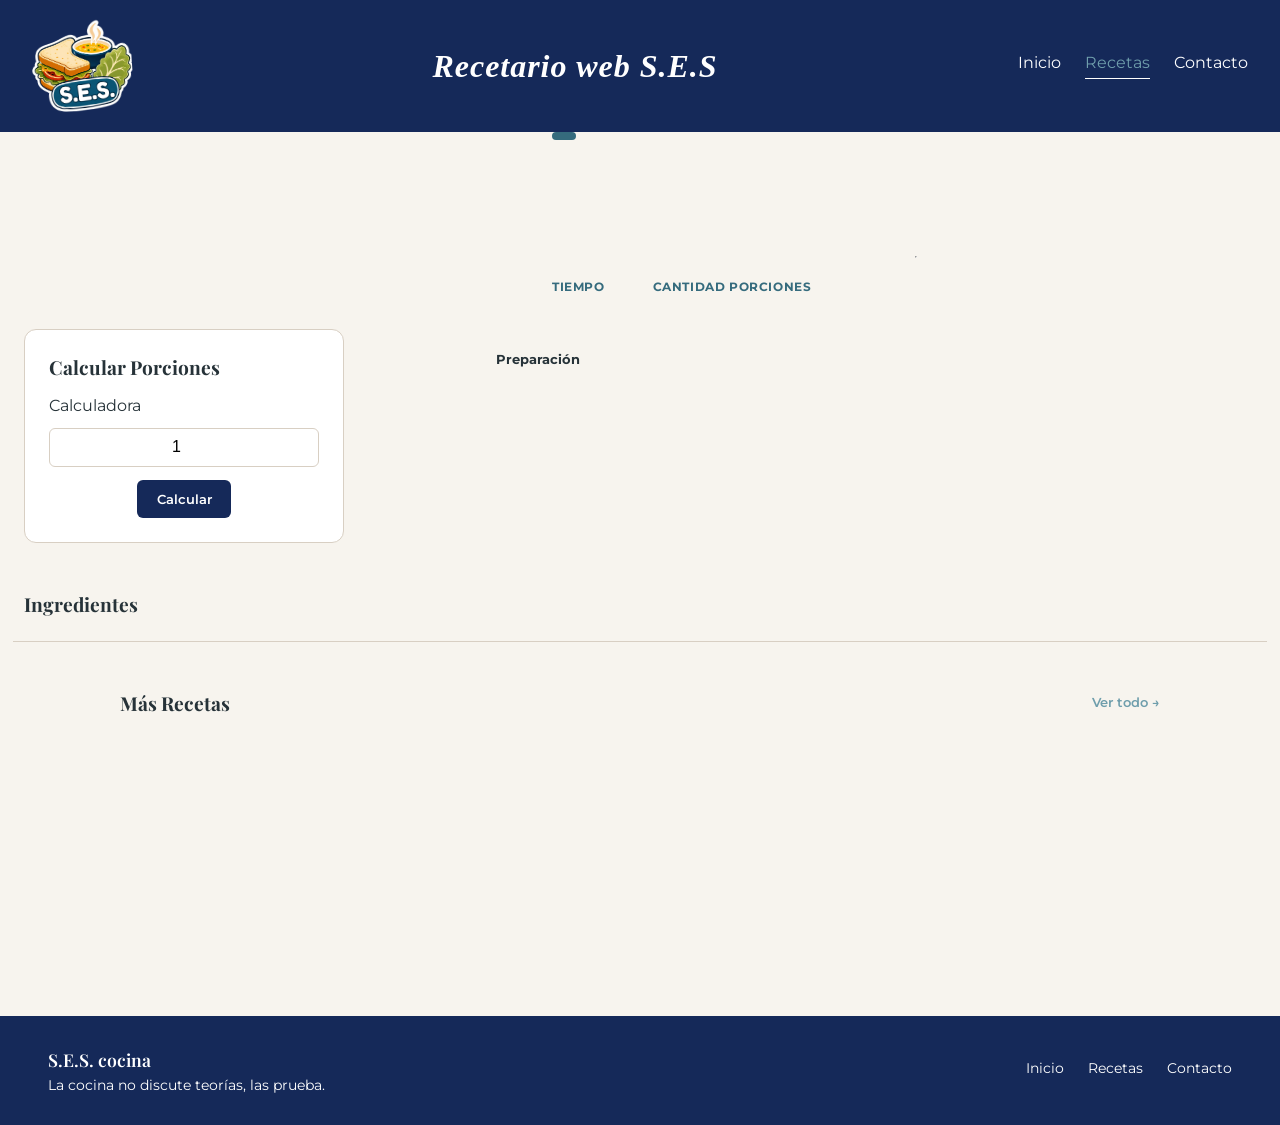
==== calcular_receta.html @ fd71d126 "feat: create functions to show the recipes information" ====
<!DOCTYPE html>
<html lang="es">

<head>
    <meta charset="UTF-8">
    <meta name="author" content="Adolfo Moran de la Vega, Franco Torres">
    <meta name="description"
        content="Calculadora de porciones para las diferentes recetas">
    <meta name="keywords" content="recetas, cocina, sopa, sandwich, ensalada">
    <meta name="viewport" content="width=device-width, initial-scale=1.0">
    <script type="text/javascript" src="script.js"></script>
    <link rel="preconnect" href="https://fonts.googleapis.com">
    <link rel="preconnect" href="https://fonts.gstatic.com" crossorigin>

    <link 
        href="https://fonts.googleapis.com/css2?family=Montserrat:wght@400;500;600;700&family=Playfair+Display:wght@500;600;700&display=swap" 
        rel="stylesheet">
    <link rel="stylesheet" href="style.css" type="text/css">
    <title>Recetario web S.E.S</title>
</head> <!-- link a CSS y Javascript  -->

<body onload="mostrarReceta();">
    <div id="contenedor-header">
        <header id="header-principal">
            <a href="lore.html" id="logo-sitio">
                <img src="imagenes/logo_header.png" alt="Sándwich, Sopa o Ensalada">
            </a>
            <h1 id="titulo-sitio">Recetario web S.E.S</h1>
            <nav id="nav-principal">
                <a href="index.html" id="hlink-inicio">Inicio</a>
                <a href="recetas.html" id="hlink-recetas" class="link-activo">Recetas</a>
                <a href="contacto.html" id="hlink-contacto">Contacto</a>
            </nav>
        </header>
    </div>

    <main id="contenido-principal" class="pagina-calcular">
        <section id="informacion-recetas">
            <aside id="img-receta" class="imagen-receta">
                <!--IMAGEN-->
                <!--CORREGIR EL CSS(SE VE PEGADO)-->
            </aside>

            <div id="texto-receta">

                <span id="categoria-receta" class="etiqueta-plato"><!--TIPO PLATO--></span>

                <h3 id="nombre-plato">
                    <!--TITULO DEL PLATO-->
                </h3>
                <p id="descripcion-receta">
                    <!--parrafo del plato-->
                </p>

                <hr>

                <div class="datos-adicionales">
                    <div class="dato">
                        <h6>TIEMPO</h6>
                        <p id="tiempo"><!--TIEMPO ESTIMADO--></p>
                    </div>
                    <div class="dato">
                        <h6>CANTIDAD PORCIONES</h6>
                        <p id="cantidad"><!--CANTIDAD--></p>
                    </div>
                </div>
            </div>
        </section>

        <div id="receta">
            <div class="columna-izquierda">
                <div class="calculadora-porciones">
                    <h5>
                        Calcular Porciones
                    </h5>
                    <div class="controles-calculadora">
                        <label for="input-porciones" class="label-calculadora">Calculadora</label>
                        <input type="number" value="1" id="input-porciones" aria-label="Número base de porciones">
                        <button type="button" aria-label="Calcular ingredientes para el número de porciones elegido">
                            Calcular
                        </button>
                    </div>
                </div>

                <div class="lista-ingredientes">
                    <h5>
                        Ingredientes
                    </h5>
                    <ul id="ingredientes">
                        <!--LISTA DE INGREDIENTES-->
                        <!--para que los ingredientes puedan tener la checkbox-->
                        <!--tiene que ser con input type checkbox, no olvidar el label-->
                    </ul>
                </div>
            </div>

            <div id="columna-derecha">
                <h5>
                    Preparación
                </h5>
                <ol id="pasos" class="lista-pasos">
                    <!--LISTA DE PASOS-->
                    <!--recodar el estilo para css-->
                </ol>
            </div>
        </div>

        <hr class="separador">

        <div class="otras-recetas">
            <div class="texto-superior">
                <h5>
                    Más Recetas
                </h5>
                <a href="recetas.html" class="ver-todo">Ver todo &rarr;</a>
            </div>
            <div class="grid-recetas">
                <article class="receta-corta">
                    <div class="contenedor-imagen">
                        <!--Añadir la imagen correspondiente-->
                    </div>
                    <h3>
                        <!--Nombre receta-->
                    </h3>
                    <p>
                        <!--tiempo que tarda-->
                    </p>
                </article>

                <article class="receta-corta">
                    <div class="contenedor-imagen">
                        <!--Añadir la imagen correspondiente-->
                    </div>
                    <h3>
                        <!--Nombre receta-->
                    </h3>
                    <p>
                        <!--tiempo que tarda-->
                    </p>
                </article>

                <article class="receta-corta">
                    <div class="contenedor-imagen">
                        <!--Añadir la imagen correspondiente-->
                    </div>
                    <h3>
                        <!--Nombre receta-->
                    </h3>
                    <p>
                        <!--tiempo que tarda-->
                    </p>
                </article>
            </div>
        </div>
    </main>

    <div id="contenedor-footer">
        <footer id="footer-principal">
            <!-- IMAGEN -->
            <nav id="nav-texto">
                <h6>S.E.S. cocina</h6>
                <p id="frase-footer">La cocina no discute teorías, las prueba.</p>
            </nav>

            <nav id="nav-sitio">
                <a href="index.html" id="flink-inicio">Inicio</a>

                <a href="recetas.html" id="flink-recetas">Recetas</a>

                <a href="contacto.html" id="flink-contacto">Contacto</a>
            </nav>

        </footer>
    </div>
</body>

</html>
---- style.css ----
:root {
    
    --color-header: #152959;
    --color-principal: #356B7D;
    --color-secundario: #6F9EAC;
    --color-fondo: #F7F4EE;
    --color-texto: #263238;
    --color-blanco: #FFFFFF;
    --color-borde: #D8CFC3;
    --color-boton: rgba(0, 77, 231, 0.76);

    --fuente-titulos: 'Playfair Display', serif;
    --fuente-texto: 'Montserrat', sans-serif;
}


* {
    box-sizing: border-box;
}


body {
    margin:0;
    background-color: var(--color-fondo);
    color: var(--color-texto);
    font-family: var(--fuente-texto);
}
header{
    background-color:var(--color-header);
    width: 100%;
    box-sizing: border-box;

    display: flex;
    justify-content: space-between; 
    align-items: center; 
    padding: 1rem 2rem;
}
header h1 {
        margin: 0;  
        font-family: var(--fuente-texto);
        font-size: 1.8rem;
        font-weight: 600;
        color: var(--color-blanco);
    }

header #nav-principal {
        display: flex;
        align-items: center;
        gap: 1.5rem;

        a{
            text-decoration: none;
            font-size: 1rem;
            position: relative; 
            padding-bottom: 0.4rem;
            transition: color 0.3s ease;

            &:link, &:visited{ 
                color: var(--color-blanco);
            }

           &::after {
            content: '';
            position: absolute;
            bottom: 0;
            left: 0;
            width: 100%;
            height: 0.05rem;
            background-color: var(--color-blanco);
            transform: scaleX(0);
            transform-origin: bottom;
            transition: transform 0.3s ease;
            }

            &:hover, &:focus, &:active {
                color: var(--color-secundario);

                &::after {
                    transform: scaleX(1);
                    transform-origin: bottom;
                }
            }
        }

        &:not(:has(a:hover, a:focus, a:active)) a.link-activo {
            color: var(--color-secundario);

            &::after {
                transform: scaleX(1);
                transform-origin: bottom;
            }
        }
    }
header #logo-sitio{
    margin: 0;
}
header #logo-sitio a{
    display: block;
}
header #logo-sitio img{
    width: 100px;
    height: 100px;
    object-fit: contain;
    display: block;
    transform: rotate(-4deg);


    transition: transform 0.3s ease, box-shadow 0.3s ease;
}

header #logo-sitio img:hover{
    transform: rotate(0deg) scale(1.05);
}

#titulo-sitio {
    font-family: 'Cormorant Garamond', serif;
    font-size: 2rem;
    font-weight: 600;
    letter-spacing: 0.03em;
    font-style: oblique;
    color: var(--color-blanco);
}

footer {
    background-color: var(--color-header);
    color: var(--color-blanco);
    width: 100%;
    box-sizing: border-box;

    display: flex;
    justify-content: space-between;
    align-items: center;

    padding: 2rem 3rem;
}


footer #nav-texto {
    display: flex;
    flex-direction: column;
    gap: 0.4rem;
}

footer #nav-texto h6 {
    margin: 0;
    font-family: var(--fuente-titulos);
    font-size: 1.1rem;
    font-weight: 600;
}

footer #nav-texto p {
    margin: 0;
    font-size: 0.85rem;
}

footer #nav-sitio {
    display: flex;
    align-items: center;
    gap: 1.5rem;
}

footer #nav-sitio h6 {
    margin: 0;
    font-size: 0.9rem;
    font-weight: 600;
}

footer #nav-sitio a {
    text-decoration: none;
    font-size: 0.9rem;
    position: relative;
    padding-bottom: 0.3rem;
    color: var(--color-blanco);

    transition: color 0.3s ease;
}

footer #nav-sitio a::after {
    content: "";
    position: absolute;
    bottom: 0;
    left: 0;

    width: 0;
    height: 2px;

    background-color: var(--color-blanco);

    transition: width 0.3s ease;
}

footer #nav-sitio a:hover,
footer #nav-sitio a:focus {
    color: var(--color-secundario);
}

footer #nav-sitio a:hover::after,
footer #nav-sitio a:focus::after {
    width: 100%;
}

#hero {
    position: relative;
    width: 100%;
    height: 420px;
    margin-top: 2rem;

    background-image: url("imagenes/imagen_main_index.jpg");
    background-size: cover;
    background-position: center;

    display: flex;
    justify-content: center;
    align-items: center;
}

#texto-hero {
    position: relative;
    z-index: 2;
    width: 80%;
    text-align: center;
    color: var(--color-blanco);
}

#hero::before {
    content: "";
    position: absolute;
    inset: 0;
    background-color: rgba(0, 0, 0, 0.511);
}

#texto-hero h2 {
    font-family: 'Cormorant Garamond', serif;
    font-size: 3.2rem;
    font-weight: 600;
    font-style: italic;
    margin: 0 0 1rem;
}

#contenedor-destacadas{
    width: 100%;
    padding: 5rem 0 3.5rem;
}
#recetas-destacadas{
    width: 100%;
    text-align: center;
}
#recetas-destacadas h2 {
    font-family: var(--fuente-texto);
    color: var(--color-texto);
    font-size: 2rem;
    margin-bottom: 2rem;
}

#carrusel-destacadas{
    display: flex;
    align-items: center;
    justify-content: center;
    gap: 1rem;
    width: 100%;
}
#lista-destacadas{
    width: 53%;
    display: flex;
    flex-direction: row;
    gap: 1.5rem;
    overflow: hidden;
}
.tarjeta-receta{
 flex: 0 0 300px;
    background-color: var(--color-blanco);
    border-radius: 30px;
    overflow: hidden;
    box-shadow: 0 4px 15px rgba(0, 0, 0, 0.10);
    text-align: left;
    display: flex;
    flex-direction: column;
}


.tarjeta-receta img {
    width: 100%;
    height: 243px;
    object-fit: cover;
    display: block;
}
.tarjeta-receta h3{
    font-family: var(--fuente-texto);
    font-size: 1.6rem;
    margin: 1.2rem 1.5rem 0.5rem;
    color: var(--color-texto);
}

.tarjeta-receta p{
    margin: 0 1.5rem 1.2rem;
    line-height: 1.5;
}

.boton-ver-receta-destacada {
    width: 23%;
    align-self: center;
    font-family: var(--fuente-texto);
    margin: 0 1.5rem 1.5rem;
    padding: 0.7rem 1.2rem;
    border: none;
    border-radius: 5px;
    background-color: var(--color-header);
    color: var(--color-blanco);
    cursor: pointer;
    transition: background-color 0.3s ease, transform 0.3s ease;
    margin-top: auto;
}

.boton-ver-receta {
    font-family: var(--fuente-texto);
    margin: 0 1.5rem 1.5rem;
    padding: 0.7rem 1.2rem;
    border: none;
    border-radius: 5px;
    background-color: var(--color-header);
    color: var(--color-blanco);
    cursor: pointer;
    transition: background-color 0.3s ease, transform 0.3s ease;
    margin-top: auto;
}

.boton-ver-receta:hover, .boton-ver-receta-destacada:hover {
    background-color: var(--color-principal);
    transform: translateY(-2px);
}

#boton-flecha-izquierda,
#boton-flecha-derecha {
    width: 42px;
    height: 42px;

    border: none;
    border-radius: 50%;

    background-color: var(--color-header);
    color: var(--color-blanco);

    font-size: 1.8rem;
    line-height: 1;

    cursor: pointer;

    transition: background-color 0.3s ease, transform 0.3s ease;
}

#boton-flecha-izquierda:hover,
#boton-flecha-derecha:hover {
    background-color: var(--color-principal);
    transform: scale(1.08);

}


#buscador{
display: flex;
justify-content: center;
gap: 1rem;
align-items: center;
}

#input-buscar-recetas{
    width: 50%;
    padding: 0.6rem 0.4rem;
    border: 1px solid var(--color-borde);
    border-radius: 8px;
    background-color: var(--color-fondo);
    font-family: var(--fuente-texto);
    font-size: 0.88rem;
}

#input-buscar-recetas:focus {
    outline: none;
    border-color: var(--color-secundario);
}

#input-buscar-recetas::placeholder{
    font-style: italic;
}
#boton-buscar{
    background-color: var(--color-header);
    
    color: var(--color-blanco);
    border: 1px solid var(--color-blanco);
    padding: 0.6rem 1.2rem;
    border-radius: 8px;
    cursor: pointer;
    font-family: var(--fuente-texto);
}

#boton-buscar:hover{
background-color: var(--color-principal);
transform: translateY(-2px);
transition: all 0.5s ease;

}


#grilla-recetas{
    display: grid;
    grid-template-columns: repeat(3,1fr);
    gap: 1.5rem;
    width: 100%;
    max-width: 1200px;
    margin: 0 auto;
}

.tarjeta-receta {
    flex: 0 0 100%;
}

#contenedor-filtros {
    width: 21.5%;
    padding: 2rem 0rem 2rem 3rem;
    display: flex;
    flex-direction: column;
}

#contenido-principal.pagina-recetas {
    display: flex;
    align-items: flex-start;
    gap: 3rem;
}

#filtros {
    background-color: var(--color-blanco);
    border: 1px solid var(--color-borde);
    border-radius: 15px;
    padding: 3px;
    box-shadow: 0 4px 15px rgba(0, 28, 138, 0.37);
}

#filtros h2 {
    margin: 0 0 1.5rem;
    font-size: 2rem;
    font-weight: 600;
    color: var(--color-texto);
    text-align: center;
}

#filtros h3,#filtros .titulo-filtro {
    margin: 0 0 0.8rem;
    font-size: 1rem;
    font-weight: 600;
    color: var(--color-principal);
    display: block;
}

#filtro-categoria,
#filtro-ingrediente,
#filtro-teoria,
#filtro-tiempo {
    margin-bottom: 1.5rem;
}

#filtros label {
    display: block;
    margin: 0.7rem 0;
    font-size: 0.9rem;
    cursor: pointer;
}

#filtros label input[type="checkbox"]{
    margin-right: 0.5rem;
    accent-color: var(--color-header);
}

#select-tiempo {
    display: block;
    width: 90%;
    padding: 0.5rem 0.5rem;
    border: 1px solid var(--color-borde);
    border-radius: 7px;
    background-color: var(--color-fondo);
    color: var(--color-texto);
    font-family: var(--fuente-texto);
    font-size: 0.9rem;
    cursor: pointer;
    margin: 0 auto;
    
}

#select-tiempo:focus {
    outline: none;
    border-color: var(--color-secundario);
}

#botones-filtros {
    display: flex;
    flex-direction: column;
    align-items: stretch;
    gap: 0.7rem;
    margin-top: 1rem;
}

#boton-aplicar-filtros,#boton-limpiar-filtros{
    width: 100%;
    padding: 0.7rem 1rem;
    border: none;
    border-radius: 7px;
    font-family: var(--fuente-texto);
    font-size: 0.9rem;
    font-weight: 600;
    cursor: pointer;
    
}

#boton-aplicar-filtros{
    background-color: var(--color-header);
    color: var(--color-blanco);
}
#boton-aplicar-filtros:hover,#boton-limpiar-filtros:hover {
    transform: translateY(-2px);
}

#boton-limpiar-filtros{
    background-color: rgba(194, 0, 0, 0.922);
    color: var(--color-blanco);
}

/* SECCION REDES SOCIALES */
.icono-red-social {
    width: 2rem;
    height: 2rem;
    object-fit: contain;
}

.redes-sociales {
    display: flex;
    flex-direction: column;
    align-items: center;
    gap: 1.5rem;
}

.redes-sociales p {
    font-size: 1.2rem;
    font-weight: 500;
    color: var(--color-texto);
}
    
.redes-sociales-items {
    display: flex;
    flex-direction: row;
    justify-content: center;
    align-items: center;
    gap: 4rem;
    flex-wrap: wrap;
}
    
.redes-sociales-items article {
    display: flex;
    align-items: center;
    gap: 0.8rem;
    background-color: var(--color-blanco);
    padding: 0.8rem 1.2rem;
    margin-bottom: 1rem;
    border-radius: 10px;
    border: 1px solid var(--color-borde);
    box-shadow: 0 2px 8px rgba(0, 0, 0, 0.05);
}

/* SECCION FORMULARIO DE CONTACTO */
.contenedor-texto{
    text-align: center;
    font-size: 1.2rem;
    font-weight: 500;
    color: var(--color-texto);
    margin: 2rem 0;
}

.contenedor-form {
    display: flex;
    flex-direction: column;
    max-width: 600px;
    width: 100%;
    margin: 0 auto 2rem;
    text-align: left;
    gap: 0.4rem;
}

.contenedor-form label {
    font-size: 0.9rem;
    font-weight: 600;
    color: var(--color-texto);
    margin-top: 0.6rem;
}

/* INPUTS */
.contenedor-form input[type="text"],
.contenedor-form input[type="email"] {
    width: 100%;
    padding: 0.7rem 0.9rem;
    border: 1px solid var(--color-borde);
    border-radius: 8px;
    background-color: var(--color-blanco);
    font-family: var(--fuente-texto);
    font-size: 0.95rem;

    &:focus {
        outline: none;
        border-color: var(--color-secundario);
    }
}

.contenedor-form #mensaje {
        padding-bottom: 3rem;
}

/* BOTON ENVIAR */
.contenedor-form #enviar {
    align-self: center;
    margin-top: 1rem;
    padding: 0.7rem 1.8rem;
    border: none;
    border-radius: 8px;
    background-color: var(--color-header);
    color: var(--color-blanco);
    font-family: var(--fuente-texto);
    font-weight: 500;
    cursor: pointer;
    transition: background-color 0.3s ease, transform 0.3s ease;

    &:hover {
        background-color: var(--color-principal);
        transform: translateY(-2px);
    }
}

/* SECCION INFORMACION RECETA */
#informacion-recetas {
    display: flex;
    flex-direction: row;
    align-items: center;
    gap: 2.5rem;
    width: 100%;
    margin-bottom: 2rem;
}

/* IMAGEN(izquierda) */
#informacion-recetas .imagen-receta {
    flex: 0 0 40%;
    max-width: 32rem;
        
    img {
        width: 100%;
        height: auto;
        border-radius: 15px;
        object-fit: cover;
        display: block;
    }
}

/* TEXTO(derecha) */
#informacion-recetas #texto-receta {
    flex: 1;
    display: flex;
    flex-direction: column;
    gap: 0.8rem;
}

.etiqueta-plato {
    display: inline-block;
    padding: 0.25rem 0.75rem; 
    background-color: var(--color-principal); 
    color: var(--color-blanco); 
    font-size: 0.8rem;
    font-weight: 500;
    border-radius: 20px; 
    text-transform: capitalize; 
    width: fit-content; 
}

.etiqueta-plato h3 {
    margin: 0;
    font-size: 3rem;
    font-weight: 600;
    font-family: var(--fuente-titulos);
    color: var(--color-texto);
}

.etiqueta-plato p {
    margin: 0;
    font-size: 1rem;
    font-weight: 420;
    color: var(--color-texto);
}

.etiqueta-plato hr {
    width: 100%;
    border: 0;
    border-top: 1px solid var(--color-borde);
    margin: 0.8rem 0;
}

/* MINUTOS Y PORCIONES */
/* tambien estan uno al lado del otro */
.datos-adicionales {
    display: flex;
    flex-direction: row;
    justify-content: flex-start;
    gap: 3rem; 
}

.datos-adicionales .dato {
    display: flex;
    flex-direction: column;
    gap: 0.2rem;
}

.datos-adicionales .dato h6 {
    margin: 0;
    font-size: 0.75rem;
    font-weight: 700;
    color: var(--color-principal);
    letter-spacing: 0.05em;
}

.datos-adicionales .dato p {
    align-self: center;
    margin: 0;
    font-weight: 600;
    font-size: 1.5rem;
}

/* SECCION PREPARACION */
#receta {
    display: flex;
    flex-direction: row;
    gap: 3rem;
    align-items: flex-start; 
}

#receta .columna-izquierda {
    flex: 0 0 35%; 
    display: flex;
    flex-direction: column;
    gap: 1.5rem;
}

#receta .columna-derecha {
    flex: 1; 
}

/* CALCULADORA PORCIONES */
/* parte izquierda */
.calculadora-porciones {
    background-color: var(--color-blanco);
    border: 1px solid var(--color-borde);
    border-radius: 12px;
    padding: 1.5rem;
    max-width: 20em;
    margin: 0 0 1.5rem 1.5rem; 
}

.calculadora-porciones h5 {
    margin-top: 0;
    margin-bottom: 1rem;
    font-family: var(--fuente-titulos);
    font-size: 1.2rem;
    color: var(--color-texto);
}

.calculadora-porciones .controles-calculadora {
    display: flex;
    flex-direction: column;
    gap: 0.8rem;
}

.calculadora-porciones .controles-calculadora input[type="number"] {
    width: 100%;
    padding: 0.6rem;
    border: 1px solid var(--color-borde);
    border-radius: 6px;
    font-size: 1rem;
    text-align: center;
}

.calculadora-porciones .controles-calculadora button {
    padding: 0.7rem 1.2rem;
    border: none;
    border-radius: 6px;
    align-self: center;
    background-color: var(--color-header);
    color: var(--color-blanco);
    font-family: var(--fuente-texto);
    font-weight: 600;
    cursor: pointer;
    transition: background-color 0.3s ease;

    &:hover {
        background-color: var(--color-principal);
    }
}

/* LISTA DE INGREDIENTES */
/* parte izquierda */
.lista-ingredientes {
    margin: 0 0 0 1.5rem;   
}

.lista-ingredientes h5{
    margin-top: 0;
    margin-bottom: 1rem;
    font-family: var(--fuente-titulos);
    font-size: 1.2rem;
    color: var(--color-texto);
}

.lista-ingredientes ul {
    list-style: none;
    padding: 0;
    margin: 0.5rem 0 0 0;
    display: flex;
    flex-direction: column;
    gap: 0.8rem;
}

.lista-ingredientes ul li {
    display: flex;
    align-items: center;
    gap: 0.6rem;
    font-size: 0.8rem;
}

.lista-ingredientes ul li input[type="checkbox"] {
    accent-color: var(--color-principal);
    width: 0.9rem;
    height: 0.9rem;
    cursor: pointer;
}

/* LISTA DE PASOS */
/* parte derecha */
.lista-pasos {
    list-style: none; 
    counter-reset: paso-counter;
    padding: 0;
    margin-top: 1.5rem;
    display: flex;
    flex-direction: column;
    gap: 1.5rem;
}

.lista-pasos li {
    counter-increment: paso-counter; /* contador de pasos */
    display: flex;
    align-items: flex-start;
    position: relative;
    padding-left: 3.5rem; 
    line-height: 1.5;
    font-size: 1rem;

    /*numero de paso*/
    &::before {
        content: counter(paso-counter);/* incrementar el contador */
        position: absolute;
        left: 0;
        top: 0;
        transform: translateY(-15%); /* ajustar la posición del número */
        font-family: var(--fuente-titulos);
        font-size: 1.5rem;
        font-weight: 700;
        color: var(--color-secundario);
        width: 1.5rem;
        text-align: center;
    }
    
    /*separador horizontal*/
    &::after {
        content: "";
        position: absolute;
        left: 2.2rem;
        top: 0.1rem;
        bottom: 0.1rem;
        width: 1px;
        background-color: var(--color-borde);
    }
}

.separador{/*para que los hr no ocupen todo el ancho*/
    width: 98%;
    height: 1px;
    background-color: var(--color-borde);
    border: 0;
    margin: 0.5rem auto;
}

/*SECCION OTRAS RECETAS*/
/* texto superior */
.texto-superior {/* alinearlos horizontalmente */
    display: flex;
    justify-content: space-between;
    align-items: center;
    width: 100%;
    margin-bottom: 1.5rem;
}

.texto-superior h5 {
    margin: 0 0 0 1.5rem;
    font-family: var(--fuente-titulos);
    font-size: 1.2rem;
    color: var(--color-texto);
}

.texto-superior a {/* referencia a recetas */
    margin: 0 1.5rem 0 0;
    color: var(--color-secundario);
    text-decoration: none;
    font-weight: 600;
    font-size: 0.8rem;
    transition: color 0.3s ease;

    &:hover {
        color: var(--color-principal);
    }
}

/* mas recetas */
.otras-recetas{
    width: 100%;
    max-width: 70em;
    margin: 3rem auto 0 auto;
    padding: 0 1rem;
}

.otras-recetas .grid-recetas {/*hacer un grid para previzualizar 3 recetas*/
    display: grid;
    grid-template-columns: 1fr 1fr 1fr;
    grid-template-areas: "receta-1 receta-2 receta-3";
    gap: 1.5rem;
}

.otras-recetas .grid-recetas .receta-corta{/*para cada receta*/
    display: flex;
    flex-direction: column;
    gap: 0.5rem;
}

.otras-recetas .grid-recetas .receta-corta .contenedor-imagen{/*imagen de la receta*/
    width: 100%;
    aspect-ratio: 4/3;
    overflow: hidden;
    border-radius: 10px;

    img{
        width: 100%;
        height: 100%;
        object-fit: cover;
    }
}

.otras-recetas .grid-recetas .receta-corta h3 {/*titulo de la receta*/
    margin: 0;
    font-family: var(--fuente-titulos);
    font-size: 1rem;
    color: var(--color-texto);
}

.otras-recetas .grid-recetas .receta-corta p {/*minutos que tarda*/
    margin: 0;
    font-size: 0.8rem;
    color: var(--color-secundario);
    font-weight: 600;
}
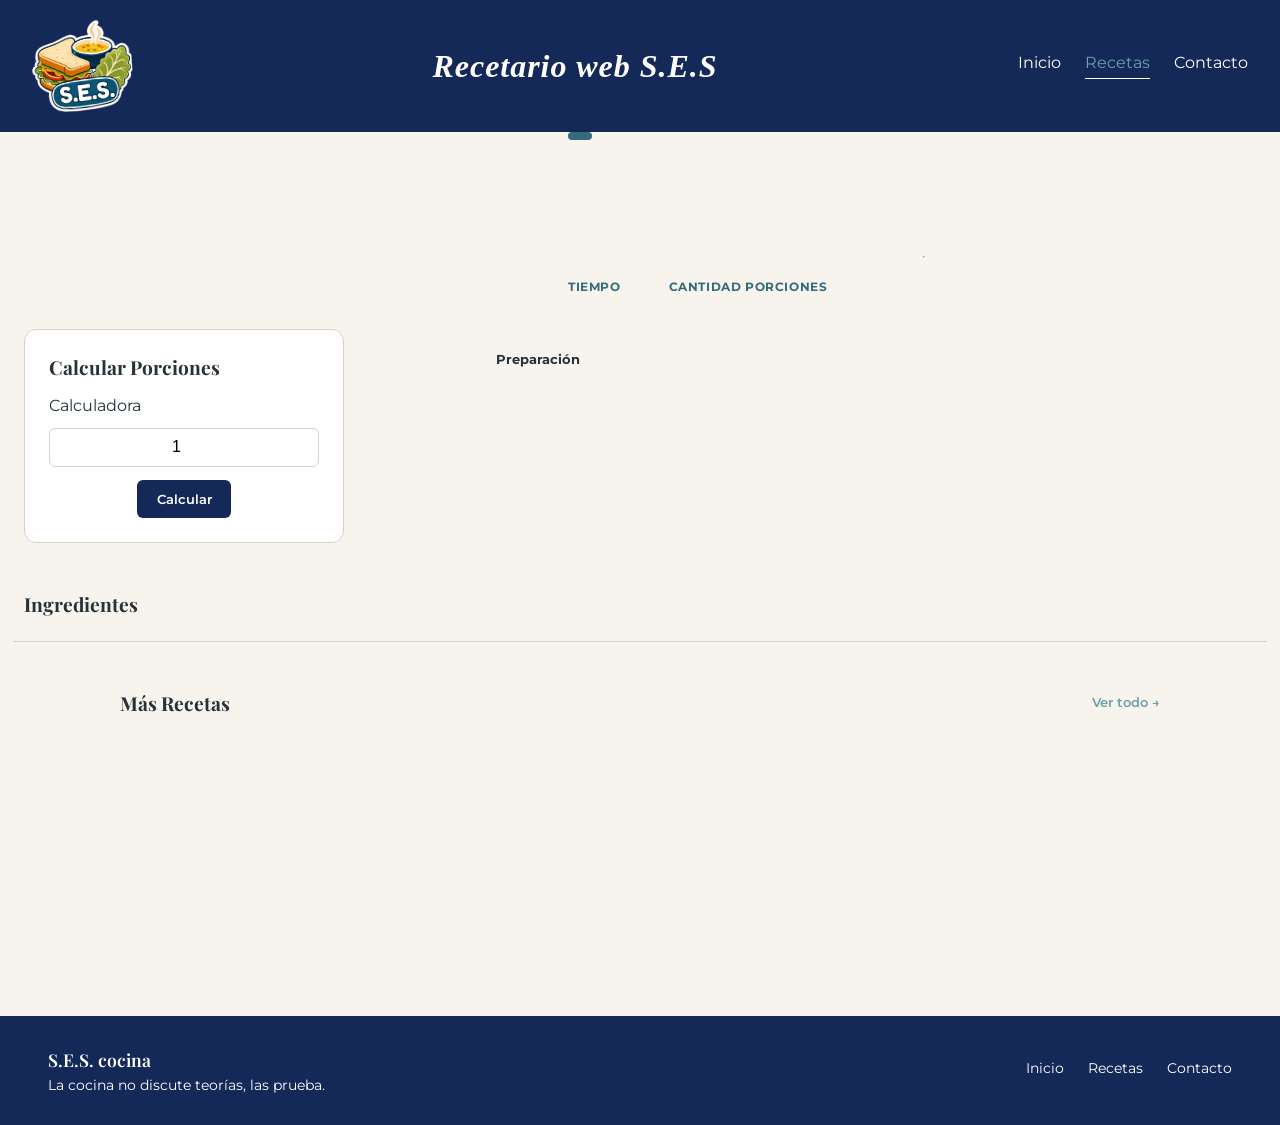
==== commit 81ffaffe: "feat: show the cuantity of portions calculated" ====
--- a/calcular_receta.html
+++ b/calcular_receta.html
@@ -19,7 +19,7 @@
     <title>Recetario web S.E.S</title>
 </head> <!-- link a CSS y Javascript  -->
 
-<body onload="mostrarReceta();">
+<body onload="mostrarReceta(), cantidadPorciones();">
     <div id="contenedor-header">
         <header id="header-principal">
             <a href="lore.html" id="logo-sitio">
@@ -75,7 +75,7 @@
                     </h5>
                     <div class="controles-calculadora">
                         <label for="input-porciones" class="label-calculadora">Calculadora</label>
-                        <input type="number" value="1" id="input-porciones" aria-label="Número base de porciones">
+                        <input type="number" value="1" id="input-porciones" aria-label="Número base de porciones" onchange="cantidadPorciones();">
                         <button type="button" aria-label="Calcular ingredientes para el número de porciones elegido">
                             Calcular
                         </button>
--- a/style.css
+++ b/style.css
@@ -644,6 +644,7 @@
 #informacion-recetas .imagen-receta {
     flex: 0 0 40%;
     max-width: 32rem;
+    margin: 1rem 0 0 1rem;
         
     img {
         width: 100%;
@@ -965,4 +966,19 @@
     font-size: 0.8rem;
     color: var(--color-secundario);
     font-weight: 600;
+}
+
+/* INSERCION DINAMICA */
+#cantidad-ingrediente{
+    display: inline;
+    color: var(--color-principal);
+    font-size: 0.8rem;
+    font-weight: 550;
+}
+
+/* INSERCION DINAMICA */
+#nombre-ingrediente{
+    display: inline;
+    font-size: 0.8rem;
+    font-weight: 500;
 }
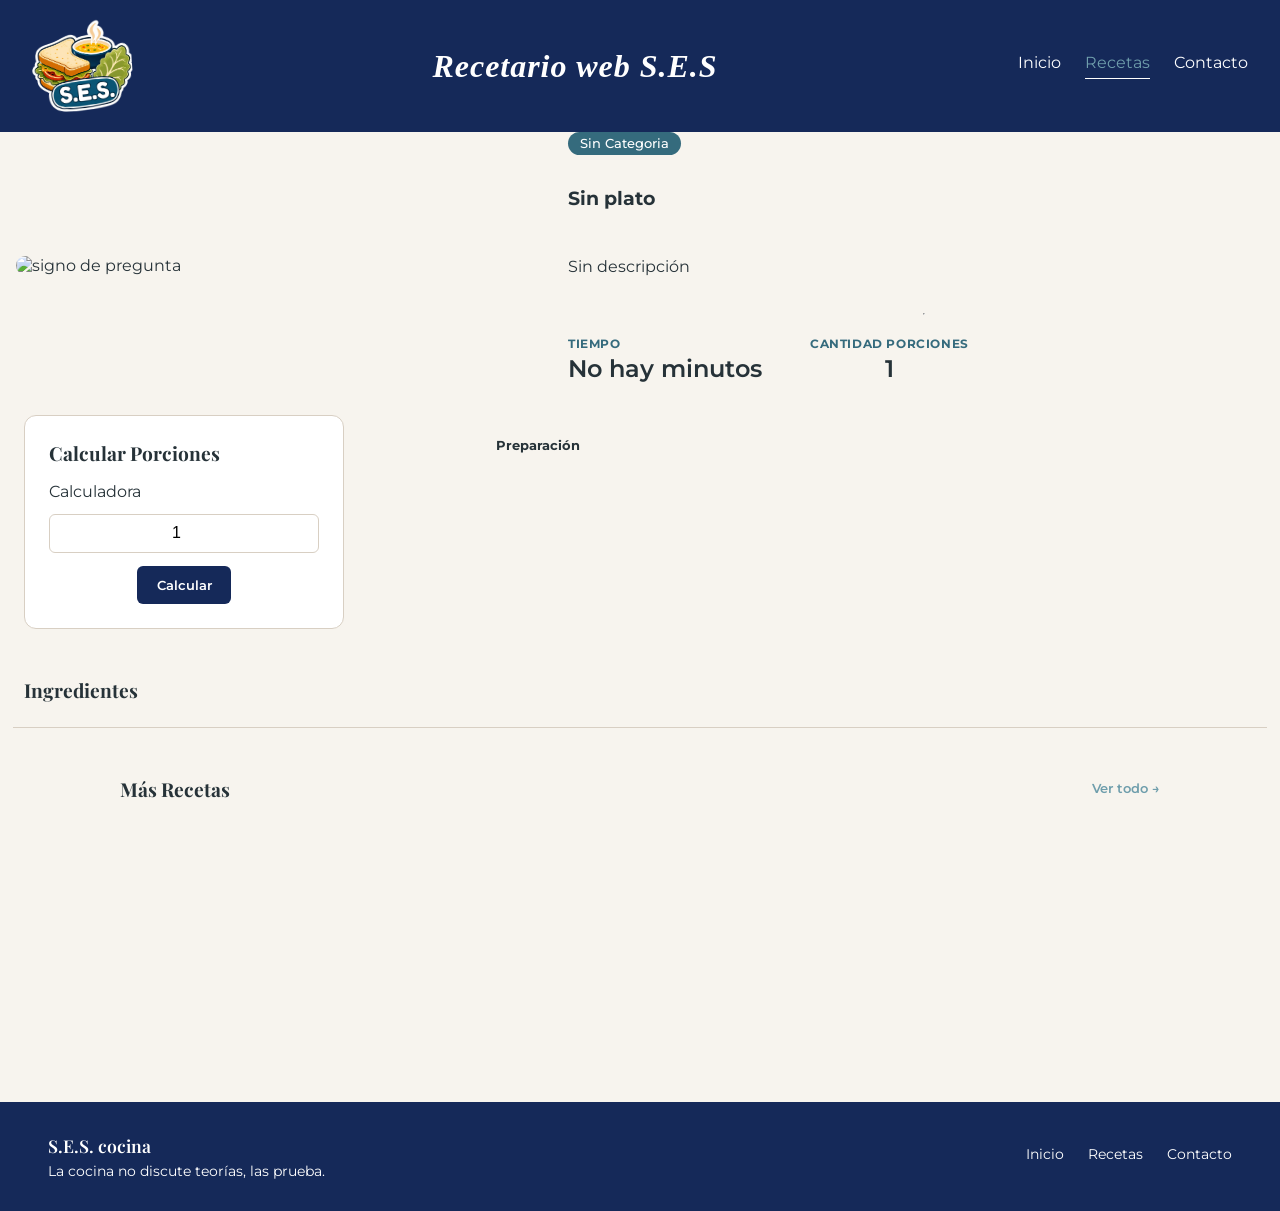
==== commit b0d23f9c: "feat: add minimum to input and call mostrarIngredientes onchange of input" ====
--- a/calcular_receta.html
+++ b/calcular_receta.html
@@ -75,7 +75,7 @@
                     </h5>
                     <div class="controles-calculadora">
                         <label for="input-porciones" class="label-calculadora">Calculadora</label>
-                        <input type="number" value="1" id="input-porciones" aria-label="Número base de porciones" onchange="cantidadPorciones();">
+                        <input type="number" value="1" id="input-porciones" min="1" aria-label="Número base de porciones" onchange="cantidadPorciones(), mostrarReceta();">
                         <button type="button" aria-label="Calcular ingredientes para el número de porciones elegido">
                             Calcular
                         </button>
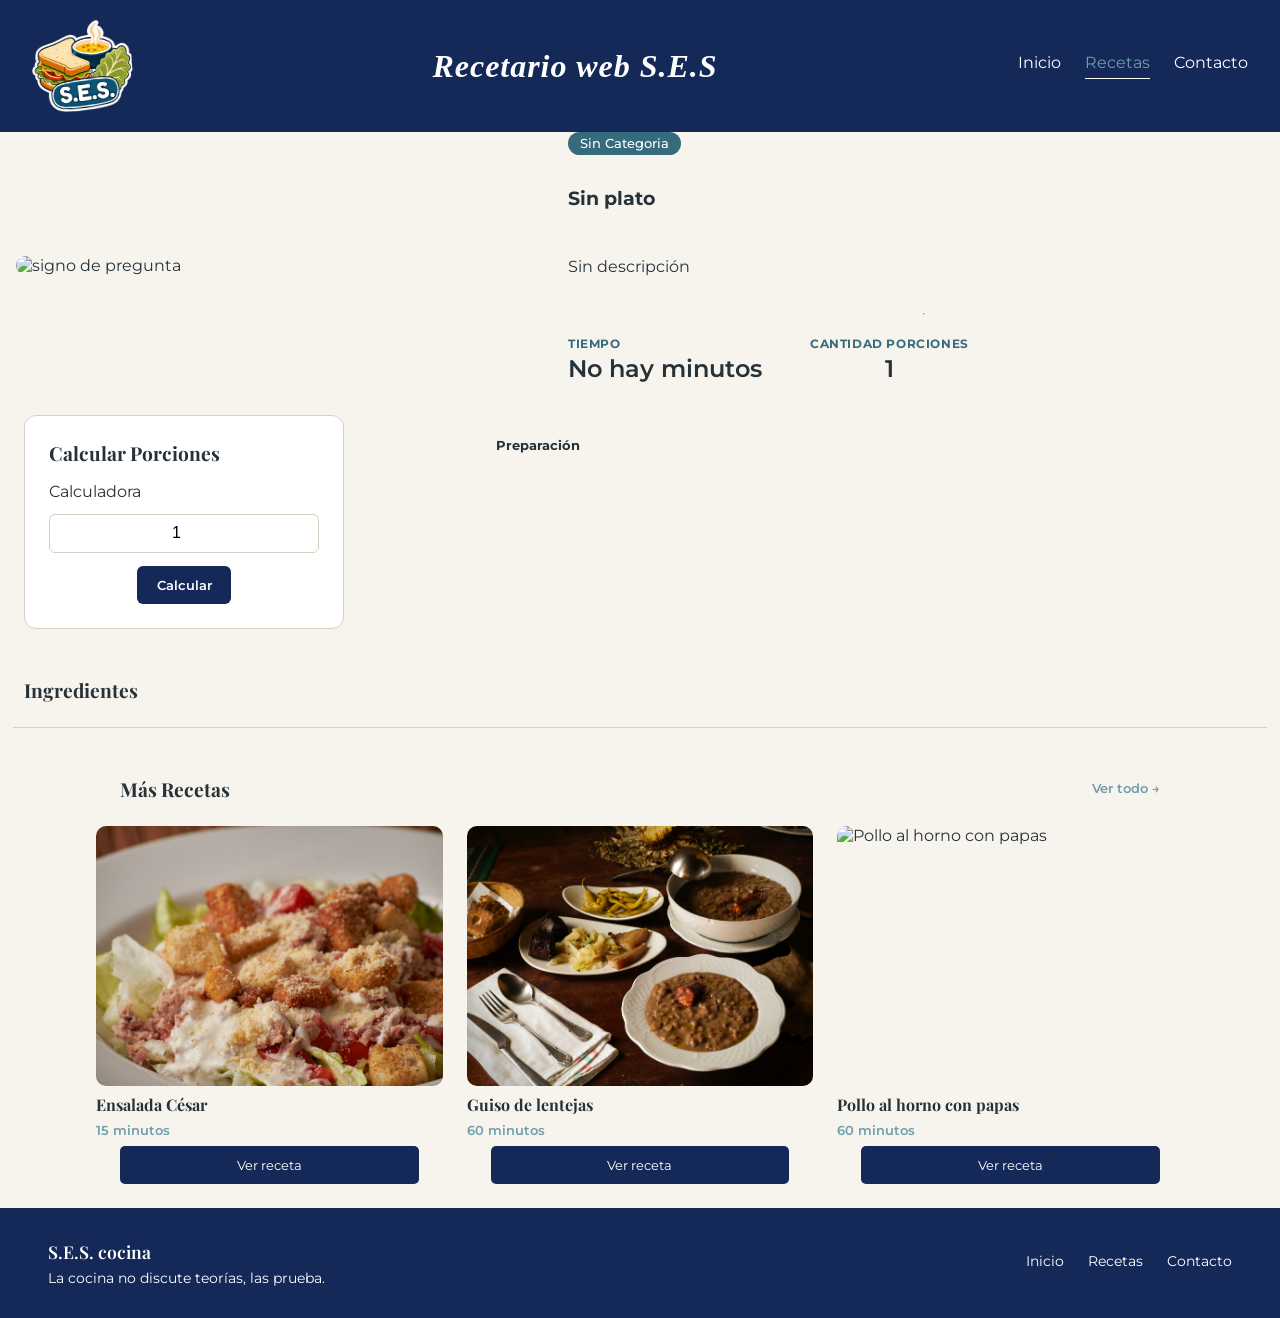
==== commit 1b3d6b38: "feat: show other short recipes" ====
--- a/calcular_receta.html
+++ b/calcular_receta.html
@@ -19,7 +19,7 @@
     <title>Recetario web S.E.S</title>
 </head> <!-- link a CSS y Javascript  -->
 
-<body onload="mostrarReceta(), cantidadPorciones();">
+<body onload="mostrarReceta(), cantidadPorciones(), recetasCortas();">
     <div id="contenedor-header">
         <header id="header-principal">
             <a href="lore.html" id="logo-sitio">
@@ -114,42 +114,8 @@
                 </h5>
                 <a href="recetas.html" class="ver-todo">Ver todo &rarr;</a>
             </div>
-            <div class="grid-recetas">
-                <article class="receta-corta">
-                    <div class="contenedor-imagen">
-                        <!--Añadir la imagen correspondiente-->
-                    </div>
-                    <h3>
-                        <!--Nombre receta-->
-                    </h3>
-                    <p>
-                        <!--tiempo que tarda-->
-                    </p>
-                </article>
-
-                <article class="receta-corta">
-                    <div class="contenedor-imagen">
-                        <!--Añadir la imagen correspondiente-->
-                    </div>
-                    <h3>
-                        <!--Nombre receta-->
-                    </h3>
-                    <p>
-                        <!--tiempo que tarda-->
-                    </p>
-                </article>
-
-                <article class="receta-corta">
-                    <div class="contenedor-imagen">
-                        <!--Añadir la imagen correspondiente-->
-                    </div>
-                    <h3>
-                        <!--Nombre receta-->
-                    </h3>
-                    <p>
-                        <!--tiempo que tarda-->
-                    </p>
-                </article>
+            <div id="recetas-cortas" class="grid-recetas">
+                <!--CARGADO DINAMICO-->
             </div>
         </div>
     </main>
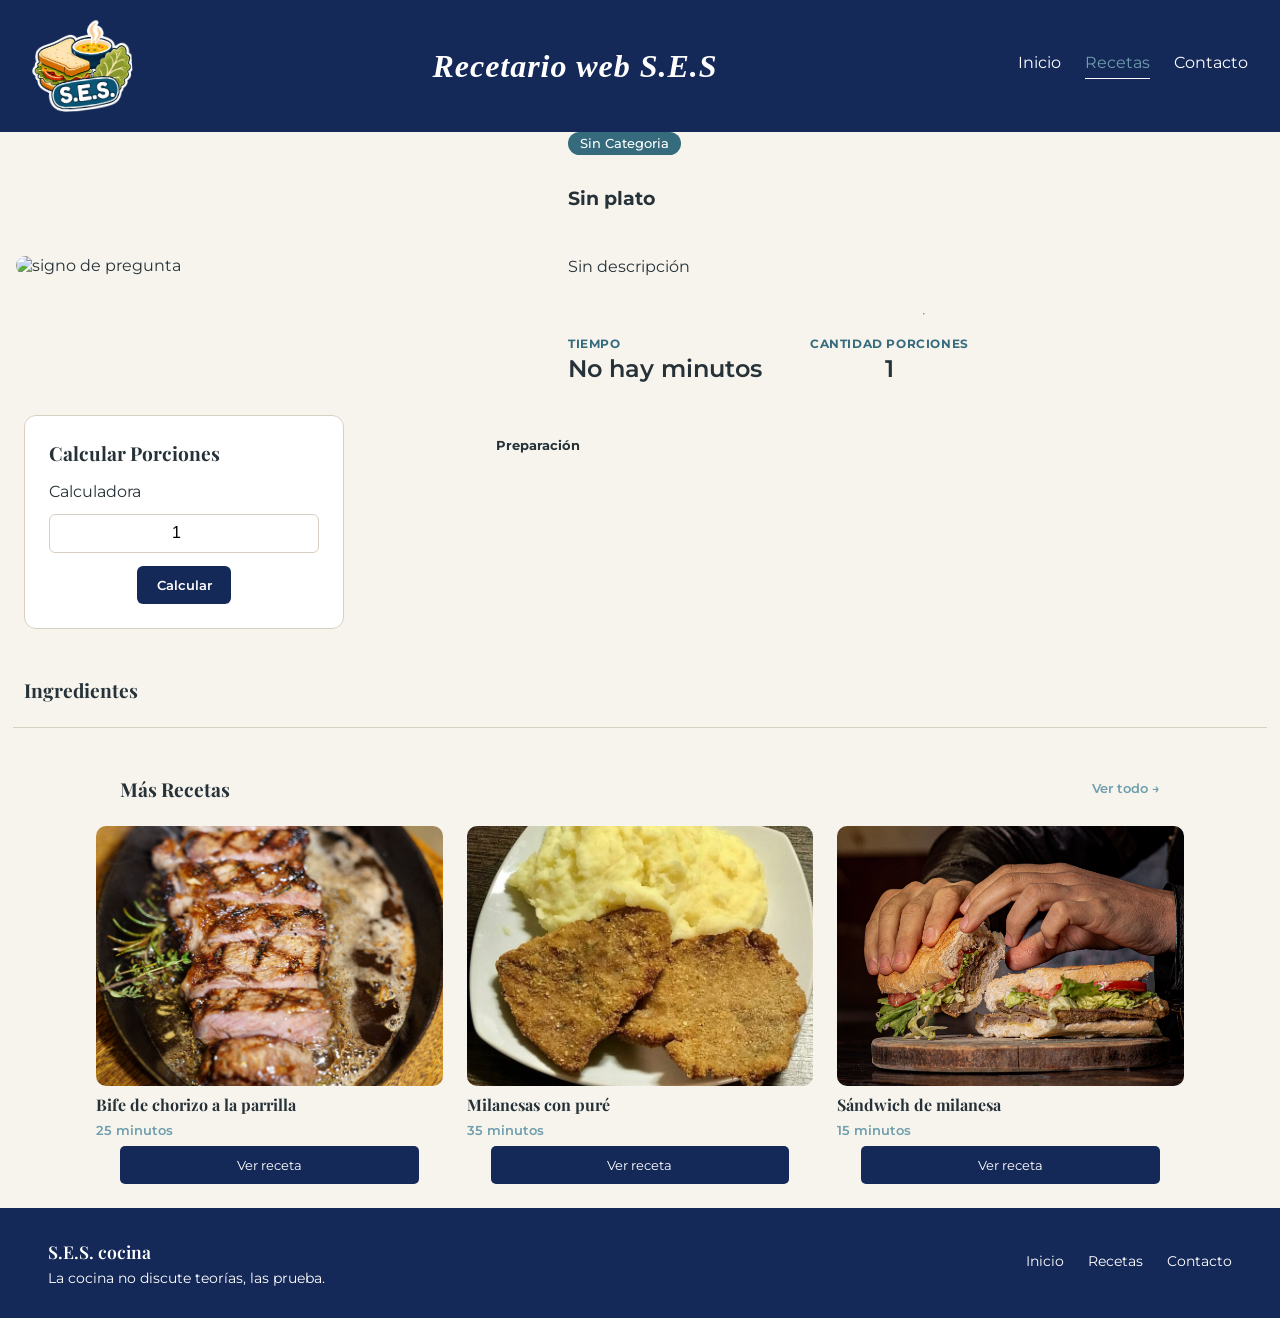
==== commit 1a4a2c44: "feat: change the event for calculate portions from onchange to onclick" ====
--- a/calcular_receta.html
+++ b/calcular_receta.html
@@ -75,8 +75,8 @@
                     </h5>
                     <div class="controles-calculadora">
                         <label for="input-porciones" class="label-calculadora">Calculadora</label>
-                        <input type="number" value="1" id="input-porciones" min="1" aria-label="Número base de porciones" onchange="cantidadPorciones(), mostrarReceta();">
-                        <button type="button" aria-label="Calcular ingredientes para el número de porciones elegido">
+                        <input type="number" value="1" id="input-porciones" min="1" aria-label="Número base de porciones">
+                        <button type="button" aria-label="Calcular ingredientes para el número de porciones elegido" onclick="cantidadPorciones(), mostrarReceta();">
                             Calcular
                         </button>
                     </div>
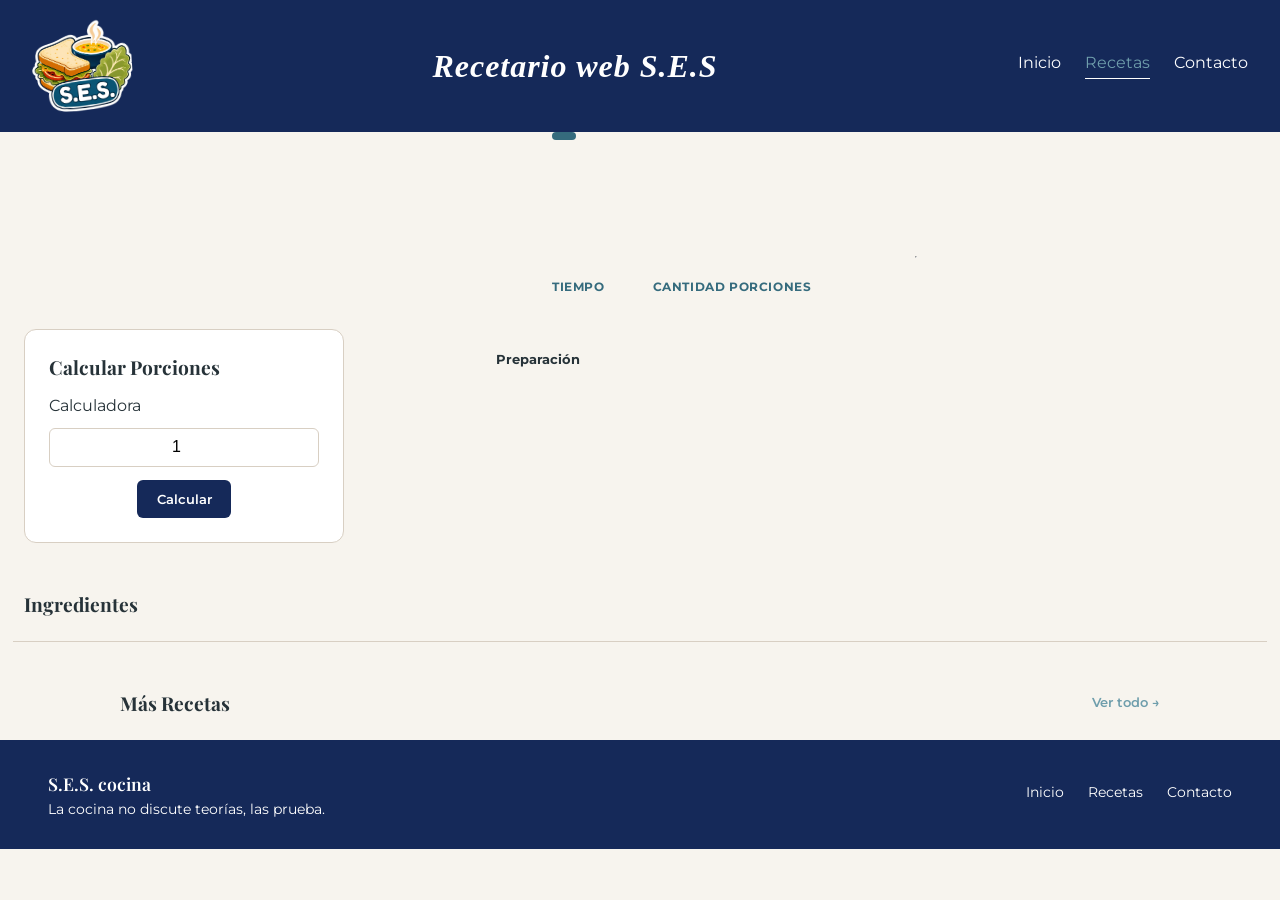
==== commit c7cf49a4: "feat: change checkbox arroz to lechuga" ====
--- a/calcular_receta.html
+++ b/calcular_receta.html
@@ -38,7 +38,6 @@
         <section id="informacion-recetas">
             <aside id="img-receta" class="imagen-receta">
                 <!--IMAGEN-->
-                <!--CORREGIR EL CSS(SE VE PEGADO)-->
             </aside>
 
             <div id="texto-receta">
--- a/style.css
+++ b/style.css
@@ -259,15 +259,21 @@
     gap: 1rem;
     width: 100%;
 }
+
+#ventana-destacadas{
+    width: 53%;
+    overflow: hidden;
+}
+
 #lista-destacadas{
-    width: 53%;
+    width: 100%;
     display: flex;
     flex-direction: row;
     gap: 1.5rem;
-    overflow: hidden;
+    transition: transform 0.4s ease;
 }
 .tarjeta-receta{
- flex: 0 0 300px;
+ flex: 0 0 100%;
     background-color: var(--color-blanco);
     border-radius: 30px;
     overflow: hidden;
@@ -401,6 +407,7 @@
 
 
 #grilla-recetas{
+    width: 95%;
     display: grid;
     grid-template-columns: repeat(3,1fr);
     gap: 1.5rem;
@@ -409,9 +416,6 @@
     margin: 0 auto;
 }
 
-.tarjeta-receta {
-    flex: 0 0 100%;
-}
 
 #contenedor-filtros {
     width: 21.5%;
@@ -644,7 +648,6 @@
 #informacion-recetas .imagen-receta {
     flex: 0 0 40%;
     max-width: 32rem;
-    margin: 1rem 0 0 1rem;
         
     img {
         width: 100%;
@@ -966,19 +969,4 @@
     font-size: 0.8rem;
     color: var(--color-secundario);
     font-weight: 600;
-}
-
-/* INSERCION DINAMICA */
-#cantidad-ingrediente{
-    display: inline;
-    color: var(--color-principal);
-    font-size: 0.8rem;
-    font-weight: 550;
-}
-
-/* INSERCION DINAMICA */
-#nombre-ingrediente{
-    display: inline;
-    font-size: 0.8rem;
-    font-weight: 500;
 }
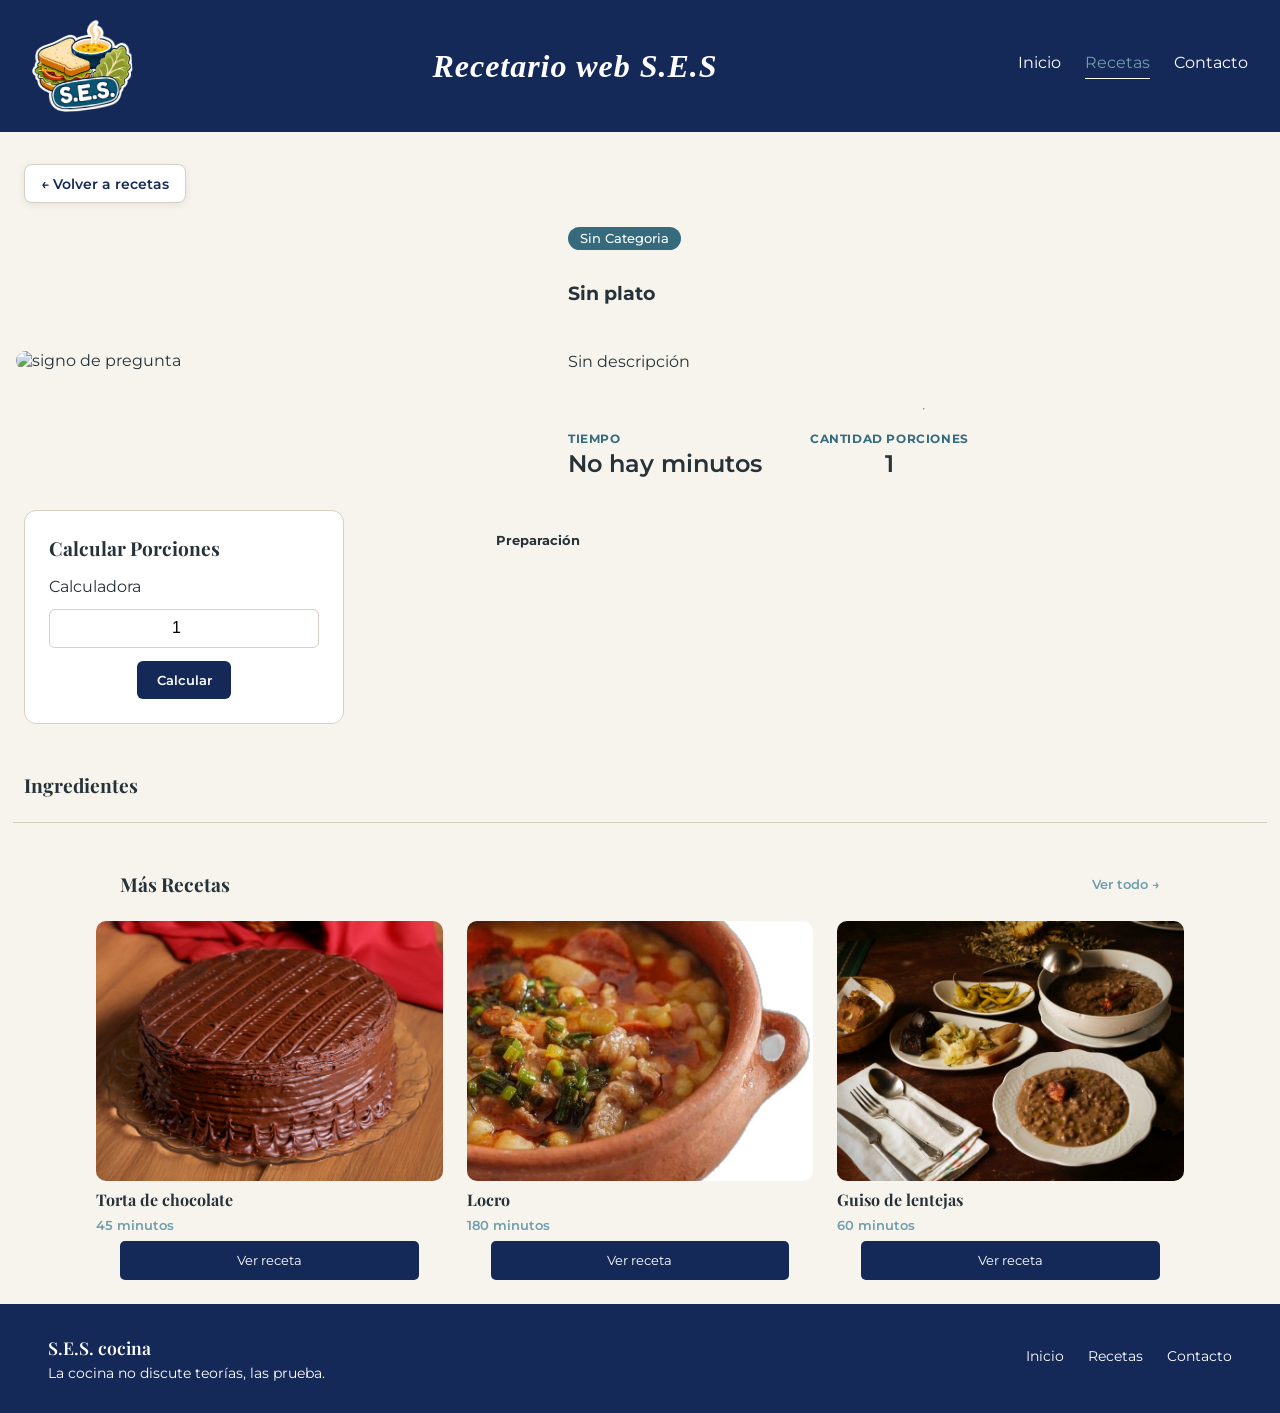
==== commit 29a51ee2: "feat: add back button to recipe detail" ====
--- a/calcular_receta.html
+++ b/calcular_receta.html
@@ -4,16 +4,15 @@
 <head>
     <meta charset="UTF-8">
     <meta name="author" content="Adolfo Moran de la Vega, Franco Torres">
-    <meta name="description"
-        content="Calculadora de porciones para las diferentes recetas">
+    <meta name="description" content="Calculadora de porciones para las diferentes recetas">
     <meta name="keywords" content="recetas, cocina, sopa, sandwich, ensalada">
     <meta name="viewport" content="width=device-width, initial-scale=1.0">
     <script type="text/javascript" src="script.js"></script>
     <link rel="preconnect" href="https://fonts.googleapis.com">
     <link rel="preconnect" href="https://fonts.gstatic.com" crossorigin>
 
-    <link 
-        href="https://fonts.googleapis.com/css2?family=Montserrat:wght@400;500;600;700&family=Playfair+Display:wght@500;600;700&display=swap" 
+    <link
+        href="https://fonts.googleapis.com/css2?family=Montserrat:wght@400;500;600;700&family=Playfair+Display:wght@500;600;700&display=swap"
         rel="stylesheet">
     <link rel="stylesheet" href="style.css" type="text/css">
     <title>Recetario web S.E.S</title>
@@ -35,6 +34,9 @@
     </div>
 
     <main id="contenido-principal" class="pagina-calcular">
+        <button type="button" id="boton-volver-recetas" onclick="volverRecetas()">
+            ← Volver a recetas
+        </button>
         <section id="informacion-recetas">
             <aside id="img-receta" class="imagen-receta">
                 <!--IMAGEN-->
@@ -74,8 +76,10 @@
                     </h5>
                     <div class="controles-calculadora">
                         <label for="input-porciones" class="label-calculadora">Calculadora</label>
-                        <input type="number" value="1" id="input-porciones" min="1" aria-label="Número base de porciones">
-                        <button type="button" aria-label="Calcular ingredientes para el número de porciones elegido" onclick="cantidadPorciones(), mostrarReceta();">
+                        <input type="number" value="1" id="input-porciones" min="1"
+                            aria-label="Número base de porciones">
+                        <button type="button" aria-label="Calcular ingredientes para el número de porciones elegido"
+                            onclick="cantidadPorciones(), mostrarReceta();">
                             Calcular
                         </button>
                     </div>
--- a/style.css
+++ b/style.css
@@ -405,9 +405,13 @@
 
 }
 
+#contenedor-catalogo {
+    flex: 1;
+    padding: 2rem 3rem 2rem 0;
+}
 
 #grilla-recetas{
-    width: 95%;
+    
     display: grid;
     grid-template-columns: repeat(3,1fr);
     gap: 1.5rem;
@@ -446,7 +450,7 @@
     text-align: center;
 }
 
-#filtros h3,#filtros .titulo-filtro {
+#filtros h3, #filtros .titulo-filtro {
     margin: 0 0 0.8rem;
     font-size: 1rem;
     font-weight: 600;
@@ -473,7 +477,9 @@
     accent-color: var(--color-header);
 }
 
-#select-tiempo {
+#select-tiempo, 
+#select-categoria, 
+#select-tipo-plato {
     display: block;
     width: 90%;
     padding: 0.5rem 0.5rem;
@@ -488,7 +494,9 @@
     
 }
 
-#select-tiempo:focus {
+#select-tiempo:focus,
+#select-categoria:focus, 
+#select-tipo-plato:focus {
     outline: none;
     border-color: var(--color-secundario);
 }
@@ -648,6 +656,7 @@
 #informacion-recetas .imagen-receta {
     flex: 0 0 40%;
     max-width: 32rem;
+    margin: 1rem 0 0 1rem;
         
     img {
         width: 100%;
@@ -689,7 +698,7 @@
 .etiqueta-plato p {
     margin: 0;
     font-size: 1rem;
-    font-weight: 420;
+    font-weight: 400;
     color: var(--color-texto);
 }
 
@@ -969,4 +978,41 @@
     font-size: 0.8rem;
     color: var(--color-secundario);
     font-weight: 600;
+}
+
+/* INSERCION DINAMICA */
+#cantidad-ingrediente{
+    display: inline;
+    color: var(--color-principal);
+    font-size: 0.8rem;
+    font-weight: 600;
+}
+
+/* INSERCION DINAMICA */
+#nombre-ingrediente{
+    display: inline;
+    font-size: 0.8rem;
+    font-weight: 500;
+}
+
+#boton-volver-recetas {
+    align-self: flex-start;
+    margin: 2rem 0 1.5rem 1.5rem;
+    padding: 0.6rem 1rem;
+    border: 1px solid var(--color-borde);
+    border-radius: 8px;
+    background-color: var(--color-blanco);
+    color: var(--color-header);
+    font-family: var(--fuente-texto);
+    font-size: 0.9rem;
+    font-weight: 600;
+    cursor: pointer;
+    box-shadow: 0 2px 8px rgba(0, 0, 0, 0.08);
+    transition: background-color 0.3s ease, color 0.3s ease, transform 0.3s ease;
+}
+
+#boton-volver-recetas:hover {
+    background-color: var(--color-header);
+    color: var(--color-blanco);
+    transform: translateX(-3px);
 }
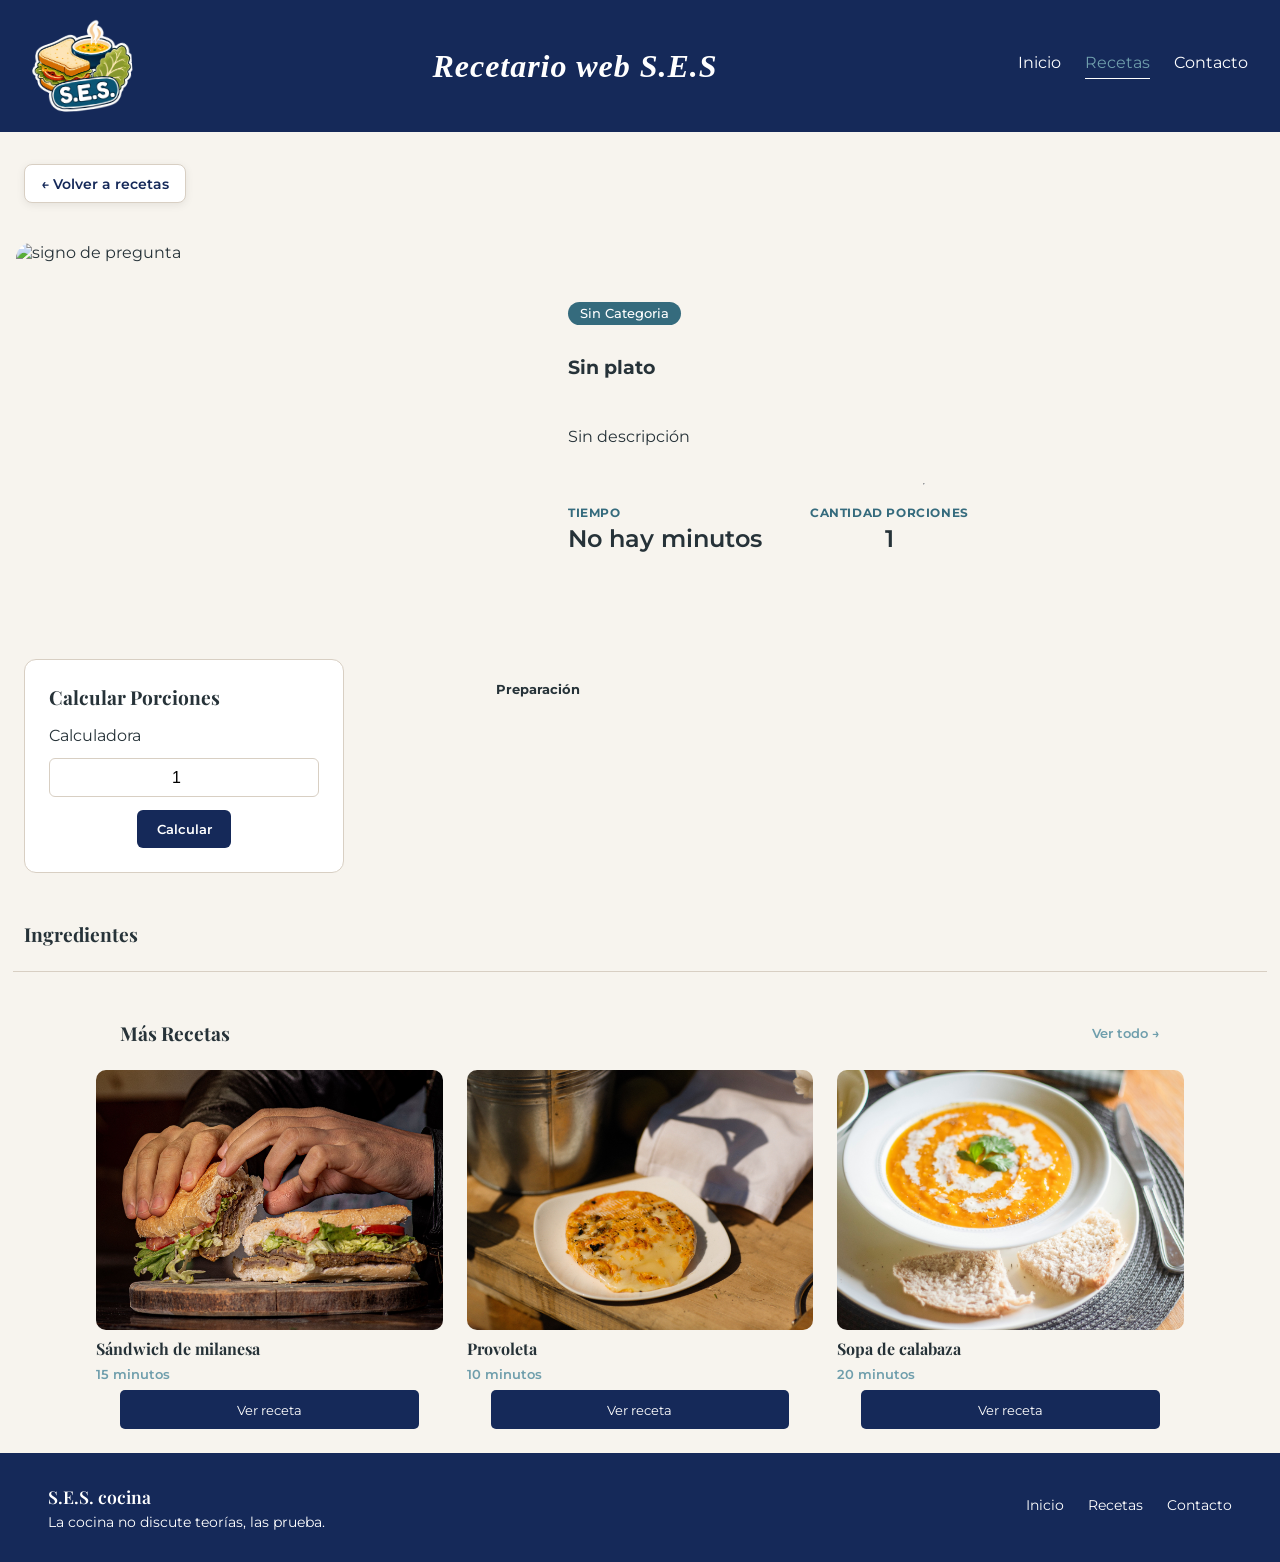
==== commit a7994d85: "fix: make functions local instead of global" ====
--- a/calcular_receta.html
+++ b/calcular_receta.html
@@ -18,7 +18,7 @@
     <title>Recetario web S.E.S</title>
 </head> <!-- link a CSS y Javascript  -->
 
-<body onload="mostrarReceta(), cantidadPorciones(), recetasCortas();">
+<body onload="mostrarRecetaIndividual(), cantidadPorciones(), recetasCortas();">
     <div id="contenedor-header">
         <header id="header-principal">
             <a href="lore.html" id="logo-sitio">
--- a/style.css
+++ b/style.css
@@ -657,12 +657,15 @@
     flex: 0 0 40%;
     max-width: 32rem;
     margin: 1rem 0 0 1rem;
+    aspect-ratio: 4/3;
+    overflow: hidden;
         
     img {
         width: 100%;
-        height: auto;
+        height: 100%;
         border-radius: 15px;
         object-fit: cover;
+        object-position: center 50%;
         display: block;
     }
 }
